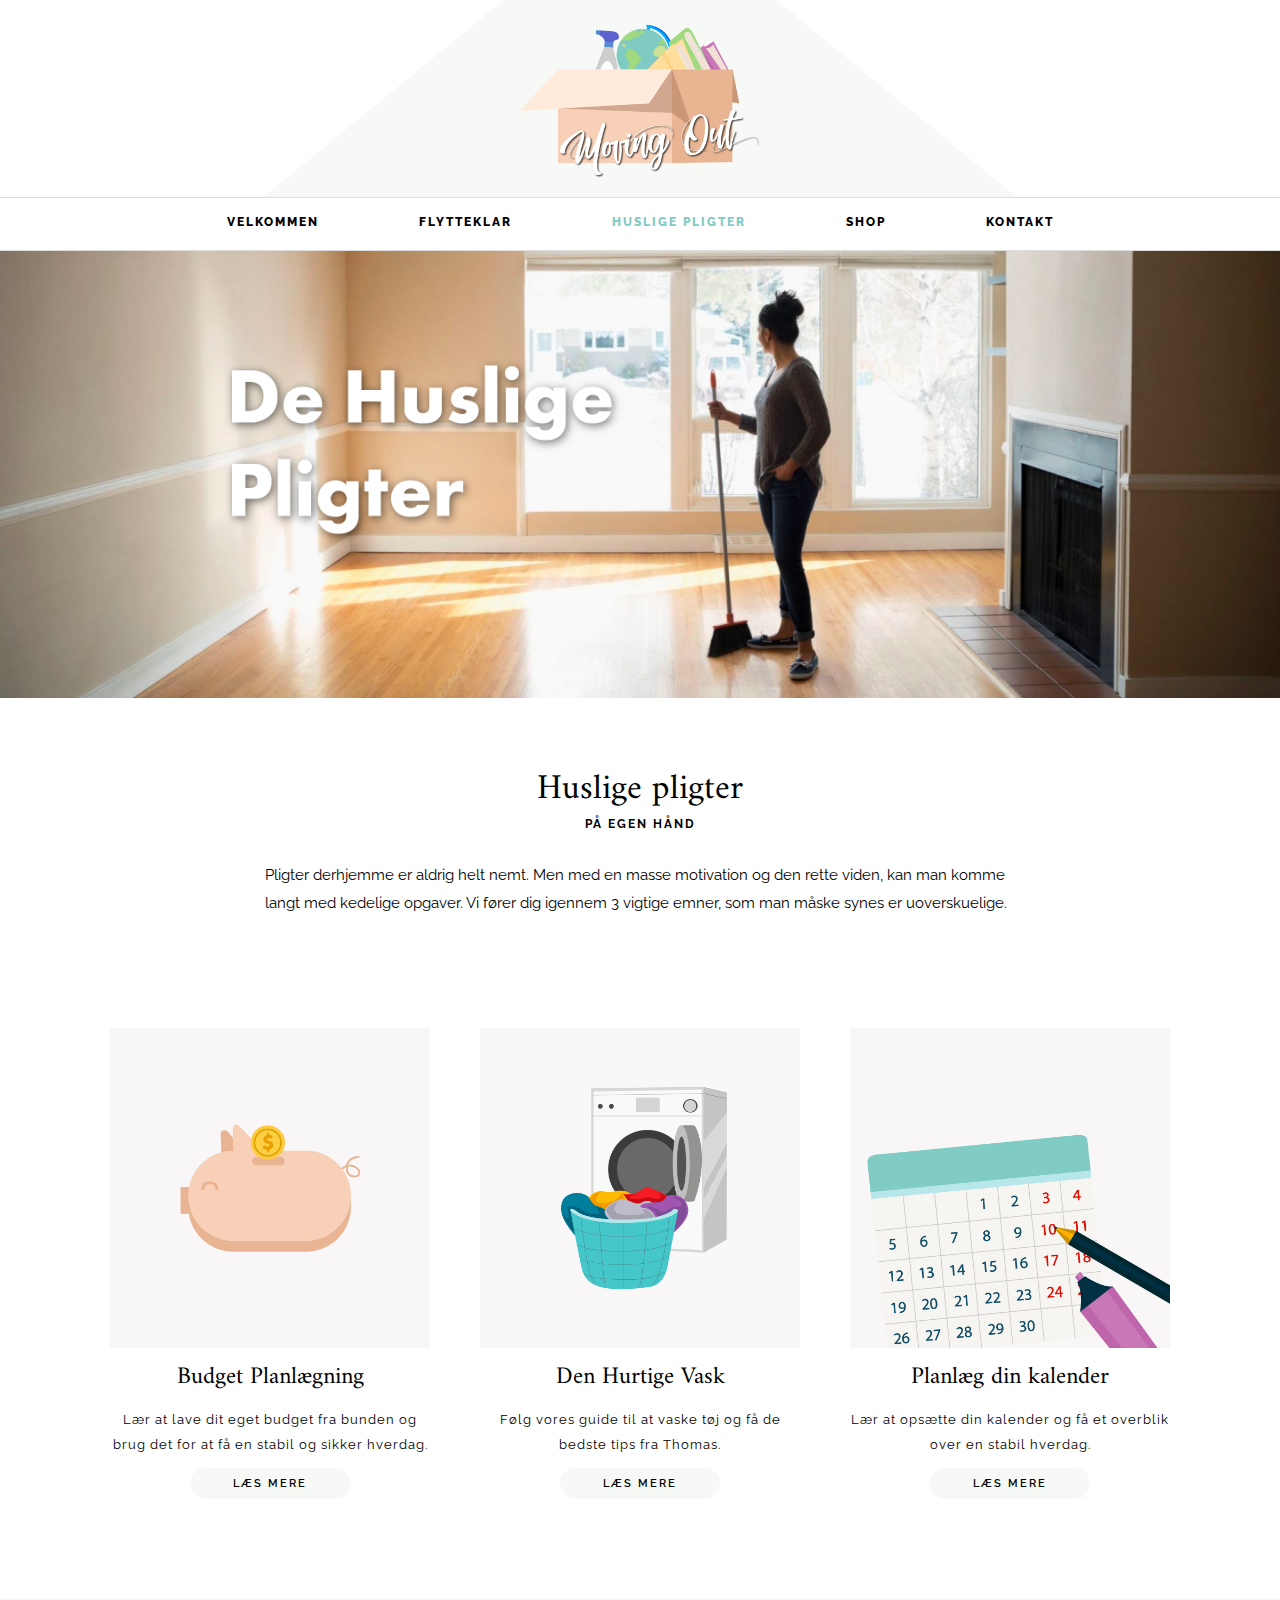
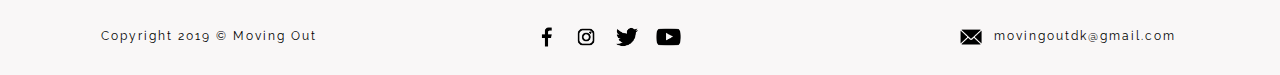
==== Pages/husligepligter.html @ 221d31e3 "Upload" ====
<!doctype html>
<html lang="da">
	
<head>
	<meta charset="UTF-8">
	<title>Husligepligter</title>

	<!-- Denne tekst vil blive vist under titlen i søgeresultaterne -->
	<meta name="Description" content="Har du styr på dine huslige pligter? Kom og lær dem hos MovingOut.">
	
	<!-- Bogmærker -->
	<link rel="shortcut icon" type="image/png" href="../Logo/shortcut-logo.png">
	<link rel="mask-icon" href="../Logo/shortcut-logo.png">

	<!-- Reference til eksternt sheet -->
	<link rel="stylesheet" href="../stylesheet.css">

	<!-- Reference til Responsive Design -->
	<meta name="viewport" content="width=device-width, initial-scale=1.0">
	<link rel="stylesheet" href="https://cdnjs.cloudflare.com/ajax/libs/font-awesome/4.7.0/css/font-awesome.min.css">

	<!-- Google Typeface -->
	<link href="https://fonts.googleapis.com/css?family=Source+Sans+Pro" rel="stylesheet">
	<link href="https://fonts.googleapis.com/css?family=Raleway" rel="stylesheet">
	<link href="https://fonts.googleapis.com/css?family=Amiri" rel="stylesheet">
</head>

<body>
	
	<!-- Logo Section -->
	
	<div class="top">   <img src="../Logo/nytlogo.png" alt="logo" class="logo">   </div>
	
	
	<!--Navbar Section -->
	
	<div id="navbar" class="navbar">
		<div class="container">
			<img src="../Icons/burger.png" alt="burger menu" class="burger-icon" id="burger-icon">
				
			<ul>
				<li> <a href="../index.html">VELKOMMEN</a></li>	
				<li> <a href="flytteklar.html">FLYTTEKLAR</a></li>
				<li> <a href="husligepligter.html" class="current-page">HUSLIGE PLIGTER</a></li>
				<li> <a href="shop.html">SHOP</a></li>
				<li> <a href="kontakt.html">KONTAKT</a></li>
			</ul>
		</div>
	</div>	
	
	<div id="fake-navbar"></div>
	
	<!-- Header Section -->
	
	<img src="../Headers/husligepligter-img.png" alt="slideshow" class="header">
	
	<!-- Introduction Section -->
	
	<div class="introduction">
		<h1>Huslige pligter</h1>
		<h4>PÅ EGEN HÅND</h4>
		<div class="introduction-content">	
			<p>Pligter derhjemme er aldrig helt nemt. Men med en masse motivation og den rette viden, kan man komme langt med kedelige opgaver. Vi fører dig igennem 3 vigtige emner, som man måske synes er uoverskuelige.  </p>
		</div>	
	</div>	
	
	
	<!-- Vælg en Tutorial Section -->
	
	<!-- Shop Section -->
	
	<div class="shop-grid">
		<div class="grid-row">
			<div class="shop-img">	
				<div class="shadow-box">	
					<a href="budget.html"><img src="../Images/piggybank.jpg" alt="shop-img"></a>
				</div>	
				
				<h3>Budget Planlægning</h3>	
				<span class="post-description">Lær at lave dit eget budget fra bunden og brug det for at få en stabil og sikker hverdag.</span>
				<a href="budget.html">   <div class="add-to-cart">LÆS MERE</div>   </a>	
			</div>

			<div class="shop-img">	
				<div class="shadow-box">	
					<a href="denhurtigevask.html"><img src="../Images/washingmachine.png" alt="shop-img"></a>
				</div>	
				
				<h3>Den Hurtige Vask</h3>	
				<span class="post-description">Følg vores guide til at vaske tøj og få de bedste tips fra Thomas.</span>
				<a href="denhurtigevask.html">   <div class="add-to-cart">LÆS MERE</div>   </a>
			</div>

			<div class="shop-img">	
				<div class="shadow-box">	
					<a href="kalender.html"><img src="../Images/calendar.png" alt="shop-img"></a>
				</div>	

				<h3>Planlæg din kalender</h3>	
				<span class="post-description">Lær at opsætte din kalender og få et overblik over en stabil hverdag.</span>
				<a href="kalender.html">   <div class="add-to-cart">LÆS MERE</div>   </a>	
			</div>
		</div>	
	</div>

	<!-- Footer Section -->
	
	<footer>
		<div class="footer-content">
			<div class="footer-grid-row">	
				<div class="footer-text1" style="vertical-align:middle">Copyright 2019 © Moving Out</div>	
					<div class="footer-text mobile-around">	
						<a href="https://www.facebook.com/movingoutdenmark/" target="_blank"><img src="../Icons/facebook.png" alt="facebook" class="footer-icon footer-icon-mobile"></a>	

						<a href="https://www.instagram.com/movingout.dk/" target="_blank"><img src="../Icons/instagram.png" alt="instagram" class="footer-icon footer-icon-mobile"></a>	

						<a href="https://twitter.com/MovingoutD?lang=en" target="_blank"><img src="../Icons/twitter.png" alt="twitter" class="footer-icon footer-icon-mobile"></a>	

						<a href="https://www.youtube.com/channel/UCpfPwvBDKsri5PzvbiQa6fA?view_as=subscriber" target="_blank"><img src="../Icons/youtube.png" alt="youtube" class="footer-icon footer-icon-mobile"></a>		
					</div>

				<div class="footer-text">
					<a href="kontakt.html">
						<img src="../Icons/mail.png" alt="email" class="footer-icon"> 
					</a>
					movingoutdk@gmail.com
				</div>
			</div>
		</div>
	</footer>

	
	<script src="../navbar.js"></script>	
	
	<!--  Husligepligter havde noget JS modal, jeg kunne ikke så hvorfor (gætter på råd) men jeg turde ikke slette det helt -->
<!--// Get the modal
var modal = document.getElementById("myModal");

// Get the button that opens the modal
var btn = document.getElementById("myBtn");

// Get the <span> element that closes the modal
var span = document.getElementsByClassName("close")[0];

// When the user clicks on the button, open the modal 
btn.onclick = function() {
  modal.style.display = "block";
}

// When the user clicks on <span> (x), close the modal
span.onclick = function() {
  modal.style.display = "none";
}

// When the user clicks anywhere outside of the modal, close it
window.onclick = function(event) {
  if (event.target == modal) {
    modal.style.display = "none";
  }
}	-->
		
</body>
	
</html>
---- stylesheet.css ----
@charset "UTF-8";
/* CSS Document */

/* ---Jeg har ingen anelse om hvad de 2 classes skulle blive brugt til, men vi beholder dem i en kommentar---
.tools-icons-row {
	display: flex;
	justify-content: center;
	margin-top: 10px;
}

.tools-icon {
	width: 7%;
	height: 7%;
	padding-left: 13px;
	padding-right: 13px;
}*/


/* ----------------------------------Overordnet Css-------------------- */

* {
	padding: 0;
	margin: 0;
}

img {width: 100%;}

/* fixer shadow box buggen */
img{vertical-align:middle}


a:link {
	color: black; 
	background-color: transparent; 
	text-decoration: none;
}

a:after {
	color: black; 
	background-color: transparent; 
	text-decoration: none;
}

p {
	font-family: 'Raleway', sans-serif;
	color: black;
	font-size: 15px;
	line-height: 25.5px;
	line-height: 1.9em;
	text-align: left;
}

h1 {
    font-family: 'Amiri', serif;
    font-size: 2.2em;
    font-weight: 400;
    letter-spacing: normal;
	text-align: center;
    line-height: 42.24px;
    margin: 0 0 0.2em;
	display: block;
}

h2 {
	font-family: 'Amiri', serif;
	font-size: 30px;
	display: block;
	font-weight: 400;
	letter-spacing: normal;
	line-height: 36.5px;
	text-align: center;
	text-size-adjust: 100%;
	padding-bottom: 15px;
}

h3 {
	display: block;
	font-size: 24px;
	font-family: 'Amiri', serif;
	text-align: center;
	font-weight: 400;
	clear: none;
	letter-spacing: normal;
	line-height: 28.8px;
	text-size-adjust: 100%;
	padding-top: 15px;
	padding-bottom: 15px;
}

h4 {
	font-family: 'Raleway', sans-serif;
	text-align: center;
    font-weight: bold;
	display: block;
	font-size: 12px;
	letter-spacing: 2px;
	text-transform: uppercase;
	text-size-adjust: 100%;
	color: black;
}

h5 {
	padding-bottom: 20px;
	font-family: 'Raleway', sans-serif;
	color: black;
	font-size: 16px;
	line-height: 25.5px;
	line-height: 1.9em;
	text-align: left;
}


/* -----Logo----- */

.top{
	background-image: url(Images/tag.png);
	background-repeat: no-repeat;
	background-position: center;
	background-size: 80%;
}

.logo {
	width: 20%;
 	display: block;
  	margin-left: auto;
  	margin-right: auto;
}

/* -----Navbar----- */

.sticky + .container {
  padding-top: 140px;
}

#navbar {
	z-index: 3;
	overflow: hidden;
}

.current-page{color: #80cbc4 !important;}

.sticky {
	position: fixed;
	top: 0;
	width: 100%;
}

ul {
	list-style-type: none;
	padding: 0;
	margin: 0;	
	overflow: hidden;
	display: inline-block;
}

li {float: left;}

li a {
	box-sizing: border-box;
	color: black;
	cursor: pointer;
  	display: block;
	font-family: 'Raleway', sans-serif;
	font-size: 12px;
	font-weight: 800;
	text-transform: uppercase;
	text-align: center;
	padding-top: 13.44px;
	padding-bottom: 13.44px;
	text-decoration: none;
	letter-spacing: 2px;
	line-height: 21.28px;
 	margin-left: 50px;
	margin-right: 50px;
	text-decoration-color: black;
}

.burger-icon {
	width: 30px;
	display: none;
    padding-top: 8px;
	padding-right: 8px;
	float: right;
}

.burger-icon:hover{
	cursor: pointer;
	opacity: 0.3;
}


/* -----Footer----- */

footer {
	background-color: #f9f7f7;
	margin-top: 60px;
}

.footer-content {
	padding-top: 20px;
	padding-bottom: 20px;
}

.footer-grid-row {
	display: flex;
	justify-content: center;
}


.footer-icon {
	display: inline-block;
	width: 16%;
}

.footer-text {
	width: 226px;
	padding-left: 100px;
	padding-right: 100px;
	font-family: 'Raleway', sans-serif;
	letter-spacing: 2px;
	font-size: 12px;
}

.footer-text1 {
	width: 226px;
	padding-left: 100px;
	padding-right: 100px;
	font-family: 'Raleway', sans-serif;
	letter-spacing: 2px;
	font-size: 12px;
	margin-top: 10px;
	vertical-align: middle;
}

/* -----Classes der bliver brugt på på alle eller flere af siderne----- */

.container {
	border-top: 1px solid #dddddd;
	border-bottom: 1px solid #dddddd;
	text-align: center;
	background-color: white;
}

.introduction {
	padding-top: 70px;
	padding-bottom: 70px;
	text-align: center;
}

.introduction-content {
	margin-top: 30px;
	width: 750px;
	margin-left: auto;
	margin-right: auto;
}

.grid-row {
	display: flex;
	justify-content: center;
	padding-bottom: 40px;
}

/* classes som gør html diver til modals */
.modal {
  display: none; /* er normalt skjult */
  position: fixed; /* Ændre ikke position */
  z-index: 1; /* Dens position er over alt andet html */
  left: 0;
  top: 0;
  width: 100%; 
  height: 100%; 
  overflow: auto; /* Gør at man kan scrolle, hvis modalet er for stort til skærmen */
  background-color: rgb(0,0,0); /* Hvis browseren ikke kan forstå opacity, så gør den bare baggrunden mørk */
  background-color: rgba(0,0,0,0.4); /* Gør bacgrunden mørk men gennemsigtig  */
}

/* Modal indhold*/
.modal-content {
  background-color: #fefefe;
  margin: 5% auto; 
  padding: 20px;
  border: 1px solid #888;
  width: 80%; 
}

/* Lukke knappen */
.close {
  color: #aaa;
  float: right;
  font-size: 28px;
  font-weight: bold;
}

.close:hover,
.close:focus {
  color: black;
  text-decoration: none;
  cursor: pointer;
}

/* Giver diver en box-shadow ved hover */
.shadow-box		 { transition: box-shadow .2s;}
.shadow-box:hover{ box-shadow: 0px 8px 15px rgba(0, 0, 0, 0.1);}

/* en knap style som er brugt mange steder og ikke kun i shoppen */
.add-to-cart {
	display: block;
	text-align: center;
	font-size: 11px;
	font-weight: 600;
	font-family: 'Raleway', sans-serif;
	letter-spacing: 2px;
	line-height: 11.2px;
	padding-bottom: 10px;
	margin-right: 11px;
	margin-top: 10px;
	padding-top: 10px;
	background-color: #f7f9f7;
	color: black;
	border-radius: 200px;
	width: 50%;
	margin-left: 25%;
}

.add-to-cart:hover, .kurv-knap{
	cursor: pointer;
	color: black !important;
	background-color: rgb(235, 235, 235);
}


/* -----Index og Flytteklar----- */

/* Slideshow classes der bliver genbrugt */
.mySlides {display:none;}

.arrow-left{
	float:left!important;
	padding-right: 50px !important;
}
.arrow-right{
	float:right!important;
	padding-left: 50px !important;
}

/* -----Flytteklar og Husligepligter----- */

.post-description {
	font-size: 13px;
	font-family: 'Raleway', sans-serif;
	letter-spacing: 1px;
	line-height: 25.5px;
	display: block;
	text-align: center;
}

/* -----Husligepligter og Shop----- */

.shop-grid {margin-top: 40px;}

/* Den bliver vidst aldrig brugt, men vi beholder den i kommentar just in case
.shop-grid-row {
	display: flex;
	justify-content: center;
	margin-bottom: 100px;
} */

/* -----Flytteklar, Husligepligter og Shop----- */

.shop-img {
	width: 25%;
	height: 25%;
	padding-left: 25px;
	padding-right: 25px;
}

/* -----Posts (Quiz, Kogebog, Budet, Den hurtige vask og Kalender)----- */

/* Denne class fixer footeren på post siderne */
.clear{ clear: both;}

.post-container {
	width: 100%;
	margin-top: 80px;
}

.post-content {
	width: 57%;
	margin-left: 120px;
	float: left;
}

.post-tag {
	display: block;
	font-family: 'Raleway', sans-serif;
	text-align: center;
	font-size: 11.5px;
	font-weight: 600;
	letter-spacing: 2px;
	line-height: 21.5px;
	text-transform: uppercase;
}

.post-title {
	font-family: 'Amiri', serif;
	display: block;
	font-size: 32.5px;
	font-weight: 400;
	letter-spacing: normal;
	line-height: 42px;
	text-align: center;
	padding-bottom: 20px;
}

.post-header {padding-bottom: 25px;}

.post-paragraph {
	padding-bottom: 20px;
	font-family: 'Raleway', sans-serif;
	color: black;
	font-size: 13.5px;
	line-height: 25.5px;
	line-height: 1.9em;
	text-align: left;
}

.post-button {
	display: inline-block;
	font-family: 'Raleway', sans-serif;
	font-size: 14px;
	background-color: #f9f7f7;
	color: #363636;
	padding: 12px 20px;
	border: none;
	border-radius: 20px;
	cursor: pointer;
	box-shadow: 0px 8px 15px rgba(0, 0, 0, 0.1);	
	text-align: center;	
	margin-bottom: 20px;	
}

/* den lille streg der er på posts siderne */
.vl-post {
	border-bottom: 1px solid#EAEAEA;
    width: 200px;
	padding-bottom: 20px;
	margin-bottom: 20px;
	margin-left: auto;
	margin-right: auto;
}

/* De 2 "widgets" til højre på post siderne */
.widgets {
	width: 23%;
	float: right;
	margin-right: 100px;
	margin-top: 85px;
}

.widget-title {
	box-sizing: border-box;
	display: block;
	font-family: 'Raleway', sans-serif;
	font-size: 12.5px;
	font-weight: 600;
	letter-spacing: 2px;
	line-height: 24.5px;
	text-align: center;
}

.widget-img {
	padding-top: 10px;
	padding-bottom: 10px;
}

.vl-widget {
	border-bottom: 1px solid#EAEAEA;
    width: 100%;
	padding-bottom: 40px;
	margin-bottom: 20px;
	margin-left: auto;
	margin-right: auto;
}

.instagram-promotion {padding-top: 10px;}


/* ---------------------------------------Index------------------------- */

/* -----Slideshow----- */
.slideshow{
	margin-left:auto;
	margin-right:auto;
	position:relative
}

.slideshow-container{
	padding:0.01em 0px;
	display:inline-block;
	text-align:center!important;
	font-size:18px!important;
	color:#fff!important;
	position:absolute;
	left: 50%;
	width: 100%;
	top:48%;
	-ms-transform:translate(-50%,-50%);
	transform:translate(-50%,-50%);
}

.slide-arrow:hover{color:rgb(235, 235, 235)!important;}
.slide-button:hover{background-color: rgb(235, 235, 235);}

.slide-arrow{
	cursor:pointer;
	padding: 10% 16px;
	font-size: 30px;
	text-shadow: -1px 0 white, 0 1px white, 1px 0 white, 0 -1px white;
}

.slide-button {
	position: absolute;
	font-size: 13px;
	font-family: 'Raleway', sans-serif;
	background-color: #f9f7f7;
	color: #363636;
	padding: 12px 20px;
	border: none;
	border-radius: 20px;
	cursor: pointer;
	box-shadow: 0px 8px 15px rgba(0, 0, 0, 0.1);	
	text-align: center;	
	margin-bottom: 20px;
	z-index: 1;
	font-weight: 1000;
}

.slide-button1{top: 52%; left: 30%;}
.slide-button2{top: 60%; left: 46.9%;}

.fade {
  -webkit-animation-name: fade;
  -webkit-animation-duration: 1.5s;
  animation-name: fade;
  animation-duration: 1.5s;
}

/* webkit betyder bare at det er optimeret til nogle bestemte browsere */
@-webkit-keyframes fade {
  from {opacity: .4} 
  to {opacity: 1}
}

@keyframes fade {
  from {opacity: .4} 
  to {opacity: 1}
}

/* -----Om os----- */

.background-color {	background-color: #f9f7f7;}

.portrait-grid {
	padding-top: 80px;
	padding-bottom: 100px;
}

.portrait {	
	width: 26%;
	height: 26%;
	padding-left: 24px;
	padding-right: 24px; 
}

.portrait-text {margin-top: 17px;}
.portrait-text p, .portrait-text h4{font-size: 13px;}


/* -----App----- */

.app-promotion {padding-top: 70px;}

.app-promotion-content {	
	padding-top: 60px;
	display: flex;
	justify-content: center;
}

.app-promotion-text {
	width: 500px;
	margin-bottom: 17px;
	margin-right: 30px;
}

.app-promotion-img, .app-download-img1, .app-download-img2 {
	width: 30%;
	height: 30%;
}

.app-download-img1{margin-left: 15%}
.app-download-img2{margin-left: 10%}

.block{
	display: block;
	margin-top: 50px;
}

/* ----------------------------------------Flytteklar----------------------- */

/* -----3 Indhold----- */

.advice-content {
	padding-top: 60px;
	padding-bottom: 30px;
	background-color: #f9f7f7;
}

.advice-billede:hover{cursor: pointer;}


/* -----10 gode råd----- */

.advice-slides{
	margin: 2vh auto;
	max-width:980px;
	position:relative
}

.advice{
	display: block;
	margin-left: auto;
	margin-right: auto;
	width: 480px;
	padding: 30px 30px 20px;
	border: solid 0px black;
	border-top-left-radius: 5%;
	border-top-right-radius: 5%;
	box-shadow: 0px 8px 15px rgba(0, 0, 0, 0.2);
	height: 26%;
	background-color: white;
}

.advice-pics{
	width: 480px;
	height: 340px;
	display: block;
	margin-left: auto;
	margin-right: auto;
	box-shadow: 0px 8px 15px rgba(0, 0, 0, 0.2);
	border-radius: 2px;
}

.advice-text{
	display: block;
	margin-left: auto;
	margin-right: auto;
	margin-top: 30px;
}

.advice-tip{
	font-family: 'Raleway', sans-serif;
	width: 480px;
	padding: 20px 30px 30px;
	display: block;
	margin-left: auto;
	margin-right: auto;
	border: solid 0px black;
	border-top: none;
	word-spacing: 2px;
	line-height: 160%;
	background-color: #f7f9f7;
	border-bottom-left-radius: 30px;
	border-bottom-right-radius: 30px;
	box-shadow: 0px 15px 15px rgba(0, 0, 0, 0.2);
}

.advice-pilene{
	display:inline-block;
	text-align:center!important;
	margin-top:16px!important;
	margin-bottom:16px!important;
	font-size:18px!important;
	color:#fff!important;
	position: absolute;
	top:50%;
	left:50%;
	-ms-transform:translate(-50%,-50%);
	transform:translate(-50%,-50%);
	width:100%;
}

/* ikke vigtig, but keep just in case
.advice-pilene:after,.advice-pilene:before{
	content:"";
	display:table;
	clear:both
}*/

.arrow-left{
	float:left!important;
	padding-right: 55px !important;
	border-top-left-radius: 50px;
	border-bottom-left-radius: 50px;
}
.arrow-right{
	float:right!important;
	padding-left: 55px !important;
	border-bottom-right-radius: 50px;
	border-top-right-radius: 50px;
}
.arrow:hover{
	text-shadow: -1px 0 rgb(235, 235, 235), 0 1px rgb(235, 235, 235), 1px 0 rgb(235, 235, 235), 0 -1px rgb(235, 235, 235);
	color: rgb(235, 235, 235);
	cursor: pointer;
}
.arrow{
	padding: 10% 5%;
	font-size: 30px;
	text-shadow: -1px 0 white, 0 1px white, 1px 0 white, 0 -1px white;
}

/* -----Checkliste----- */

.checkliste-icon {
	width: 7%;
	height: 7%;
	padding-left: 17px;
	padding-right: 17px;
	transition: transform 0.2s;
}

.checkliste-icon:hover{
	transform: scale(1.2);
	cursor: pointer;
}

.checkliste li{	padding: 2px;}
.checkliste-content{margin-top: 40px;}
.checkliste-navn {text-align: center;}

.center-content{
	display: flex; 
	justify-content: center;
}

.checkliste-container{
	display: flex;
	justify-content: space-around;
	box-shadow: 0px 8px 15px rgba(0, 0, 0, 0.1);	
	border-radius: 50px;
	padding: 30px;
	width: 50%;
}

.checkliste{
	display: flex;
	flex-direction: column;
    list-style-type: circle;
}

.checkliste li{
	font-family: 'Raleway', sans-serif;
	display: list-item;
}

/* The Close Button */
#checklisteClose {
	position: absolute;
	left: 80%;
	color: #aaa;
	float: right;
	font-size: 28px;
	font-weight: bold;
}

#checklisteClose:hover,
#checklisteClose:focus {
	color: black;
	text-decoration: none;
	cursor: pointer;
}

.mobile-only{display: none !important;}

/* ----------------------------------------Quiz------------------------- */

#main {
	width: 85%;
	max-width: 950px;
	box-shadow: 0px 8px 15px rgba(0, 0, 0, 0.1);	
	margin: auto;
	padding: 10px;
	background-color: white;
	border-radius: 10px;
}

#form1{
	font-family: 'Raleway', sans-serif;
}
	
#form1 label {
	display: block;
	font-size: 14px;
    vertical-align: top;
}
input[type="radio"]{
    vertical-align: top;
}
	
.answer-option{
	display: flex;
	margin: 0px 20px 10px;
}

.quiz-input {
	margin-right: 10px;
	vertical-align: middle;
}
	
.quiz-h2 {
	clear: both;
	padding-top: 40px;
	padding-bottom: 20px;
	text-align: left;
	margin-left: 26px;
}

.quiz-button{
	margin-left: 20%;
	margin-right: 23%;
	padding: 15px 25px;
}
.quiz-button:hover{
	background-color: rgb(235, 235, 235);
}
	
.quiz-bund{
	display: flex;
	align-content: space-between;
}

/* --------------------------------Den hurtige vask-------------------- */

.youtube{
	width: 100%;
	height: 500px;
	margin-bottom: 20px; 
	border: none;
}

/* --------------------------------------Shop-------------------------- */

/* -----Shop sektion----- */

.price-amount {
	font-family: 'Raleway', sans-serif;
	font-size: 16px;
	font-weight: 400;
	letter-spacing: normal;
	line-height: 30.4px;
	text-align: center;
	display: block;
}

@keyframes spin { 
	0% { transform:rotate(0deg); } 
	25% { transform:rotate(5deg); } 
	50% { transform:rotate(-5deg); } 
	75% { transform:rotate(5deg); } 
	100% { transform:rotate(0deg); } 
}

/* -----Produkt modal----- */

.flex-between{
	display: flex;
	justify-content: space-between;
}

.atc-modal{
	margin: 0 30px 0 0 !important;
	width: 30% !important;
}

.around {
	display: flex;
	justify-content: space-around;
}

.product-container {
	margin-top: 90px;
	display: flex;
	justify-content: center;
}

.product-text {
	width: 432px;
	display: inline-block;
	margin-left: 20px;
	padding-top: 40px;
}

.shop-img-large {
	width: 31%;
	height: 31%;
	padding-left: 25px;
	padding-right: 25px;
	display: inline-block;
}

.vl {
    border-bottom: 1px solid#e7e7e7;
    width: 85%;
	padding-top: 40px;
	padding-bottom: 20px;
	margin-left: auto;
	margin-right: auto;
}

.product-description {
	margin-top: 40px;
	margin-bottom: 40px;
	width: auto;
	text-align: center;
	margin-left: auto;
	margin-right: auto;
}

.product-description p{margin-left: 7.5%;}


/* -----Kurv----- */

#counter{
	display: none;
	position: fixed;
	right: 25px;
	bottom: 80px;
	background-color: #80cbc4;
	color: white;
	font-family: "Futura";
	font-weight: 900;
	border-radius: 200px;
	padding: 5px 15px;
}

@keyframes up{
	0%  {transform: translate(0px, 0px);}
	25% {transform: translate(0px, -10px);}
	50% {transform: translate(0px, 0px);}
	75% {transform: translate(0px, -10px);}
	100%{transform: translate(0px, 0px);}
}

#kurv {
	position: fixed;
	bottom: 20px;
	right: 30px;
	font-size: 20px;
	border: none;
	outline: none;
	color: #6C6868;
	cursor: pointer;
	padding: 8px;
	border-radius: 200px;
	width: 70px;
	height: 70px;
	box-shadow: 0px 8px 15px rgba(0, 0, 0, 0.1);
	background-color: #f9f7f7;
}

@keyframes enlarge {
	0% { transform: scale(1); } 
	25% { transform: scale(1.05); } 
	50% { transform: scale(1); } 
	75% { transform: scale(1.05); } 
	100% { transform: scale(1); } 
}

.kurv-billede{
	width: 65%;
	margin-top: 15px;
	margin-left: 12px;
}

/* Modal Content/Box */
.kurv-modal-content {
	position: absolute;
	top: 20%;
	left: 63%;
	background-color: #fefefe;
	margin: 5% auto; /* 15% from the top and centered */
	padding: 20px;
	border: 1px solid #888;
	width: 22%;
}

/* Kan ikke se at classen bliver brugt, men vi gemmer den for en sikkerhedsskyld
.produkt-list{
	display: flex;
	flex-direction: row;
}*/

#kurv-liste{
	padding-bottom: none !important;
	display: flex;
	justify-content: center;
}

.kurv-liste1, .kurv-liste2, .kurv-liste3 {
	font-family: 'Raleway', sans-serif;
	padding-bottom: 30px;
}
.kurv-liste1{ width: 50%;}
.kurv-liste2{ width: 30%;}
.kurv-liste3{ width: 15%;}

/* -----Kurv og betaling----- */

.kurv-knappe-div{
	display: flex;
	justify-content: space-between;
}

.kurv-knap{  
	background-color: #f9f7f7;
	color: #363636;
	padding: 12px 20px;
	border: none;
	border-radius: 20px;
	cursor: pointer;
	box-shadow: 0px 8px 15px rgba(0, 0, 0, 0.1);	
	text-align: center;	
	margin-bottom: 20px;	
}

.kurv-knap:hover{
	background-color: rgb(235, 235, 235);
}

/* -----Betaling----- */

.betal-modal-content {
  background-color: #fefefe;
  margin: 2% auto;
  padding: 20px;
  border: 1px solid #888;
  width: 25%; 
}

.left-text{
	text-align: left;
}

.full-width{width: 100% !important;}
.halv-width{width: 50% !important;}

.line-height{
	line-height: 30px;
}


/* -------------------------------------Kontakt---------------------------- */

.halv{
  width: 48% !important;
}

.between{
	display: flex;
	justify-content: space-between;
}

#subject, input[type=text],  select, textarea {
	width: 100%;
	padding: 12px;
	border: 1px solid #ccc;
	border-radius: 4px;
	box-sizing: border-box;
	margin-top: 6px;
	margin-bottom: 16px;
	resize: vertical;
}


input[type=submit] {
	background-color: white;
	color: #363636;
	padding: 12px 20px;
	border: none;
	border-radius: 20px;
	cursor: pointer;
	box-shadow: 0px 8px 15px rgba(0, 0, 0, 0.1);	
	text-align: center;	
}


.kontakt-form {
	border-radius: 5px;
	background-color: #f9f7f7;
	padding: 20px; 
	width: 51%;
	margin: 0 auto;
}

.send-button {
	display: block;
	text-align: center;
}

/* -------------------------Media Querry for mobil version-------------------------- */

@media screen and (max-width: 480px) {
	
	/*	-----Overordnet----- */

	/* Logo */

	/* Navbar */

	.navbar .container ul {width: 100%;}
	.navbar .container ul li a{display: none;}
	.responsive .container ul li a{display: block;}
	.container ul li{width: 100%;}
	.container ul li a{float: right;}
	.burger-icon{	display: block !important;}
	
	/* Footer */

	.mobile-around {	
		display: flex;
		justify-content: space-between;
	}
	
	.footer-icon-mobile {width: 64%;}
	
	.footer-grid-row {display: block;}
	
	.footer-text1 {
		margin: 0 auto;
		padding-left: 0;
		padding-right: 0;
	}
	
	.footer-text {
		padding-left: 0;
		padding-right: 0;
		margin: 0 auto;
		margin-top: 10px;
	}
	
	/* ------Classes der bliver brugt på flere sider----- */

	.introduction-content, .app-promotion-text {
		width: 300px;
		padding-left: 15px;
	}
	
	.grid-row {		
		display: block;
		padding-bottom: 0;
	}
	
	.introduction {padding-bottom: 20px;}
	
	.add-to-cart {margin-bottom: 20px;}
	
	/* Index og flytterklar */

	/* Flytteklar og Husligepligter */

	/* Husligepligter og shop */

	/* Flytteklar, Husligepligter og Shop */

	/* Post classes */

	.post-paragraph, .post-content h5{padding: 0 15px 20px;}
	
	.post-content {		
		margin-left: 0;
		width: 100%;
	}
	
	.widgets {display: none;}

	/* -----Index----- */

	/* Slideshow */

	.slide-button{	display: none;}
	
	/* Om Os */

	.portrait, .shop-img {		
		width: 90%;
		padding-left: 15px;
		padding-right: 0;
	}
	
	.portrait-grid {padding-bottom: 0;}
	.portrait-text {margin-bottom: 10px;}
	
	/* App */

	.app-promotion {padding-top: 4 0px;}
	.app-promotion-img {width: 100%;}
	
	.app-promotion-content {	
		display: block;
		padding-top: 20px;
	}

	/* -----Flytteklar----- */

	/* Indholds sekstion */

	/* 10 gode råd */

	.advice-content{padding-bottom: 0px;}
	
	.advice{width: 80%;}
	.advice-tip{
		width: 80%;
		font-size: 14px;
	}
	.advice-text{ font-size: 12px;}
	.advice-slides{
		margin: 0;
	}
	.advice-pics{
		width: 250px;
		height: 180px;
	}
	.advice h2{font-size: 25px;}
	.arrow{
		text-shadow: -1px 0 rgb(235, 235, 235), 0 1px rgb(235, 235, 235), 1px 0 rgb(235, 235, 235), 0 -1px rgb(235, 235, 235);
		color: rgb(235, 235, 235);
	}
	
	/* Checkliste */

	.mobile-only{display: flex !important;}
	.pc-only{display: none !important;}
	
	.checkliste-icon {
		width: 25%;
		padding: 0px;
	}
	
	
	.checkliste-div{
		display: flex;
		justify-content: space-around;
		width: 100%;
	}
	
	#checklisteClose{left: 85%;}

	/* -----Quiz----- */

	.quiz-button{
		margin-left: 0;
		margin-right: 40px;
		height: 46px;
	}
	
	.quiz-bund{padding: 0 20px;}

	/* -----Denhurtigevask----- */

	.youtube{height: auto;}

	/* -----Shop----- */

	.shop-img-large{		display: none;	}
	.product-container{ 	margin-top: 0;}
	.vl{					width: auto;}
	.product-description {	width: auto;}
	.around{				display: inline-block;}
	
	/* Shop sektion */

	/* Produkt modal */
	
	.atc-abonnement-mobil{
		height: 22px;
		width: 40% !important;
	}

	/* Kurv */
	
	#counter{
		font-size: 10px;
		padding: 2px 9px;
		right: 15px;
		bottom: 62px;
	}
	
	.kurv-modal-content, .betal-modal-content{
		width: 85%;
		left: 0;
	}
	
	#kurv{
		width: 40px;
		height: 40px;
		right: 20px;
	}
	
	.kurv-billede{
		margin-top: 8px;
		margin-left: 7px;
	}

	/* Kurv og Betaling */

	/* Betaling */



	/* -----Kontakt----- */
	
	.kontakt-form {
		margin: 0;
		width: 87.5%;
	}
		
	.halv{ width: 100%;	}
	.between {display: block;}

	
}
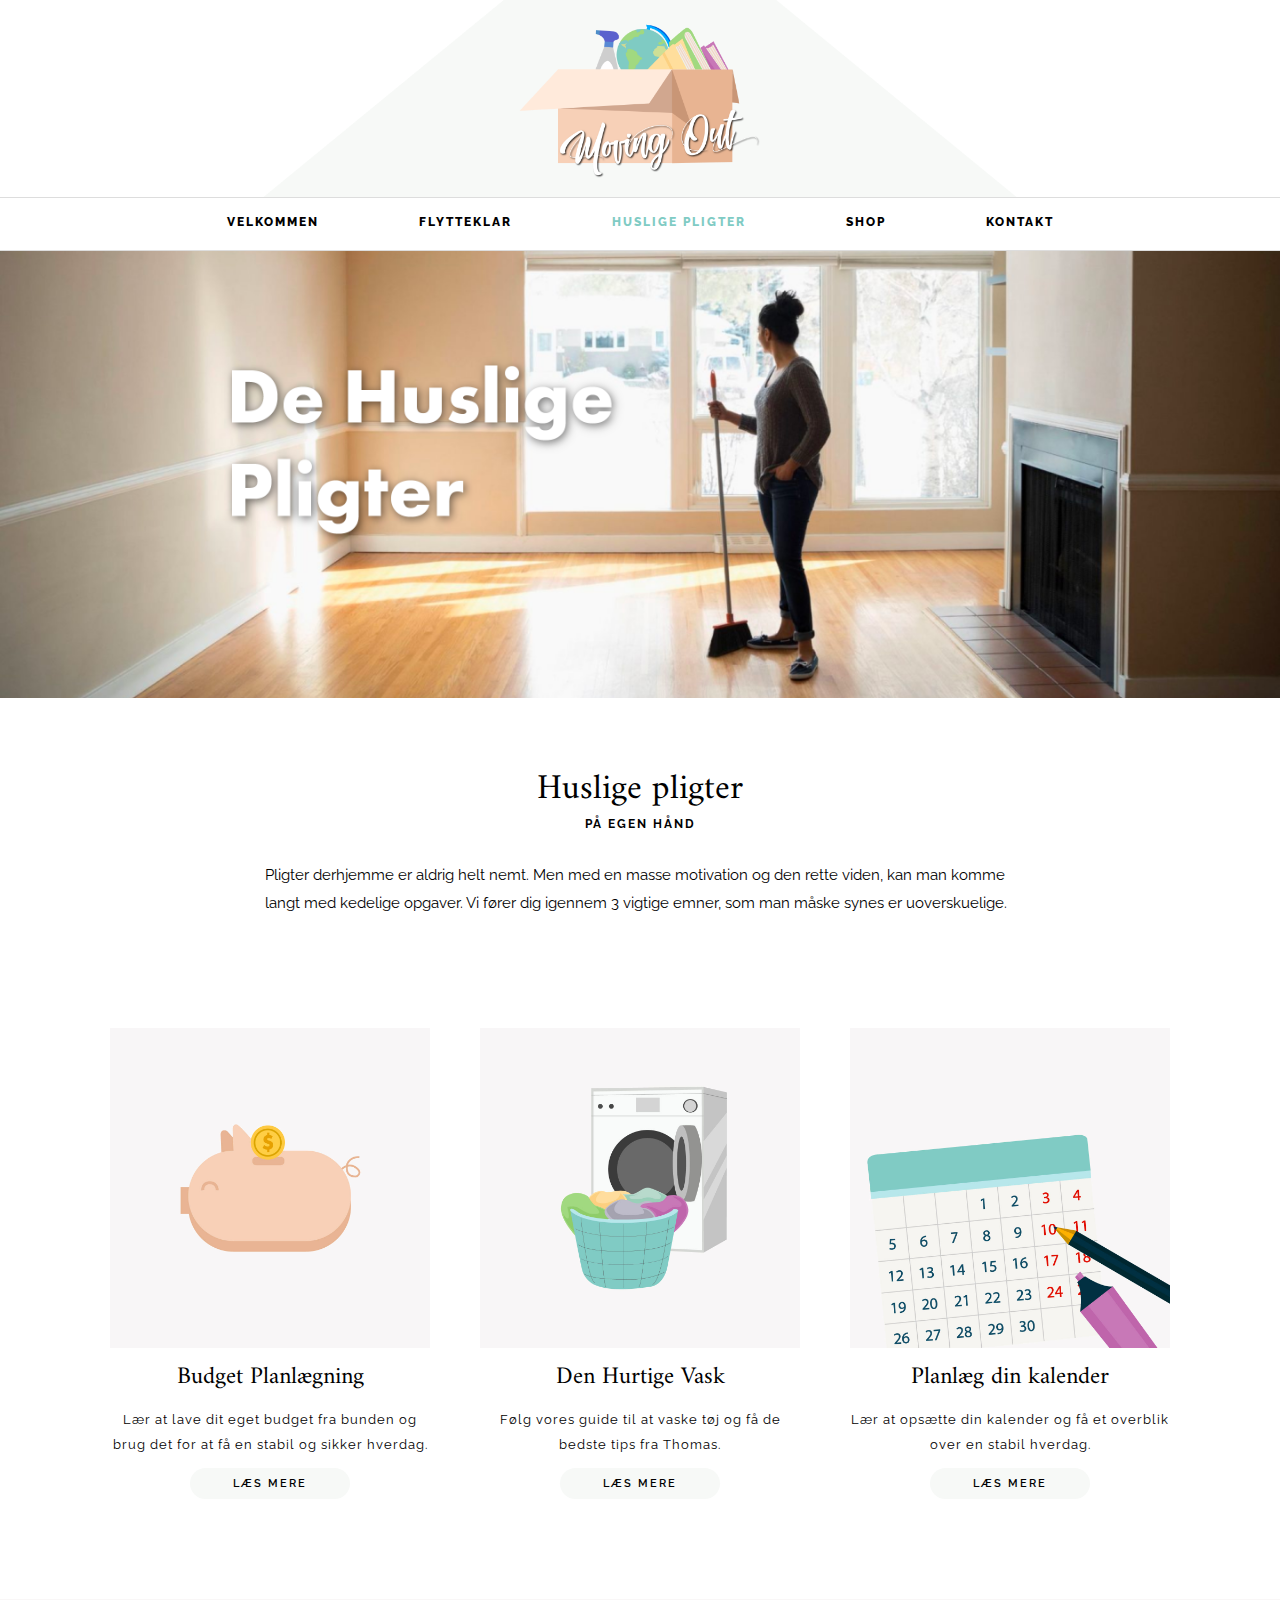
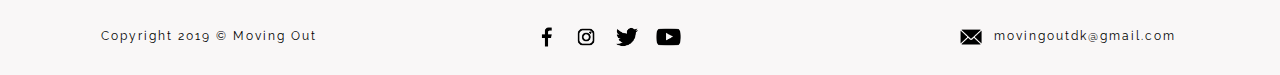
==== commit 24067a43: "De nye billeder" ====
--- a/Pages/husligepligter.html
+++ b/Pages/husligepligter.html
@@ -83,7 +83,7 @@
 
 			<div class="shop-img">	
 				<div class="shadow-box">	
-					<a href="denhurtigevask.html"><img src="../Images/washingmachine.png" alt="shop-img"></a>
+					<a href="denhurtigevask.html"><img src="../Images/vasketøjskurv.jpg" alt="shop-img"></a>
 				</div>	
 				
 				<h3>Den Hurtige Vask</h3>	
--- a/stylesheet.css
+++ b/stylesheet.css
@@ -612,7 +612,7 @@
 .advice-content {
 	padding-top: 60px;
 	padding-bottom: 30px;
-	background-color: #f9f7f7;
+	background-color: #f1f1f1;
 }
 
 .advice-billede:hover{cursor: pointer;}
